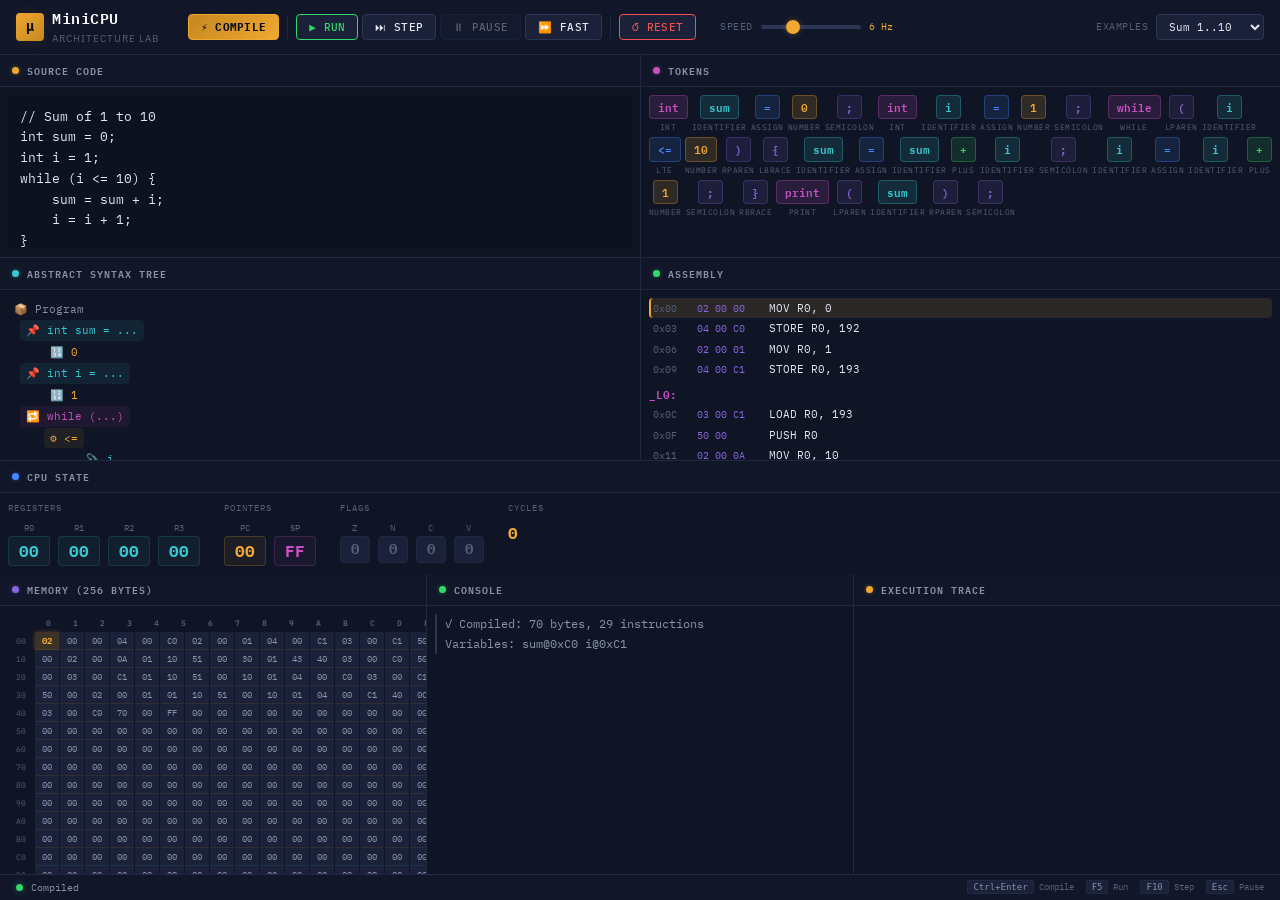
==== MiniCPU/index.html @ 192e48ed "feat: implement complete MINI-EVO/8 toy CPU workbench with compiler and engine interface" ====
<!DOCTYPE html>
<html lang="en">
<head>
    <meta charset="UTF-8">
    <meta name="viewport" content="width=device-width, initial-scale=1.0">
    <meta name="description" content="MiniCPU — Interactive Computer Architecture Learning Platform. Visualize compilation, assembly, and CPU execution step by step.">
    <title>MiniCPU — Computer Architecture Visualizer</title>
    <link rel="stylesheet" href="style.css">
    <link rel="preconnect" href="https://fonts.googleapis.com">
    <link rel="preconnect" href="https://fonts.gstatic.com" crossorigin>
    <link href="https://fonts.googleapis.com/css2?family=IBM+Plex+Mono:wght@400;500;600;700&family=IBM+Plex+Sans:wght@400;500;600&display=swap" rel="stylesheet">
</head>
<body>
    <div id="app">
        <!-- ═══════════════════════════════════════════════════════════
             Header / Toolbar
             ═══════════════════════════════════════════════════════════ -->
        <header class="header">
            <div class="brand">
                <div class="brand-icon">μ</div>
                <div>
                    <div class="brand-name">MiniCPU</div>
                    <div class="brand-tag">Architecture Lab</div>
                </div>
            </div>

            <div class="controls">
                <button id="btn-compile" class="btn btn-primary" title="Compile (Ctrl+Enter)">
                    ⚡ Compile
                </button>
                <div class="toolbar-sep"></div>
                <button id="btn-run" class="btn btn-run" title="Run (F5)">
                    ▶ Run
                </button>
                <button id="btn-step" class="btn" title="Step (F10)">
                    ⏭ Step
                </button>
                <button id="btn-pause" class="btn" disabled title="Pause (Esc)">
                    ⏸ Pause
                </button>
                <button id="btn-fast" class="btn" title="Run to end (instant)">
                    ⏩ Fast
                </button>
                <div class="toolbar-sep"></div>
                <button id="btn-reset" class="btn btn-danger" title="Reset">
                    ↺ Reset
                </button>
            </div>

            <div class="speed-control">
                <label for="speed-slider">Speed</label>
                <input type="range" id="speed-slider" min="1" max="100" value="30">
                <span id="speed-value" class="speed-value">5 Hz</span>
            </div>

            <div class="example-control">
                <label for="example-select">Examples</label>
                <select id="example-select"></select>
            </div>
        </header>

        <!-- ═══════════════════════════════════════════════════════════
             Main Content — 2×2 Grid
             ═══════════════════════════════════════════════════════════ -->
        <div class="main-content">
            <!-- Source Code Editor -->
            <div class="panel editor-panel">
                <div class="panel-header">
                    <div class="panel-dot dot-amber"></div>
                    <span class="panel-title">Source Code</span>
                </div>
                <div class="panel-body">
                    <textarea id="source-editor" 
                              spellcheck="false" 
                              autocomplete="off"
                              placeholder="Write code here..."></textarea>
                </div>
            </div>

            <!-- Tokens -->
            <div class="panel token-panel">
                <div class="panel-header">
                    <div class="panel-dot dot-magenta"></div>
                    <span class="panel-title">Tokens</span>
                </div>
                <div class="panel-body" id="token-output"></div>
            </div>

            <!-- AST -->
            <div class="panel ast-panel">
                <div class="panel-header">
                    <div class="panel-dot dot-cyan"></div>
                    <span class="panel-title">Abstract Syntax Tree</span>
                </div>
                <div class="panel-body" id="ast-output"></div>
            </div>

            <!-- Assembly -->
            <div class="panel asm-panel">
                <div class="panel-header">
                    <div class="panel-dot dot-green"></div>
                    <span class="panel-title">Assembly</span>
                </div>
                <div class="panel-body" id="asm-output"></div>
            </div>
        </div>

        <!-- ═══════════════════════════════════════════════════════════
             CPU Panel — Registers, Flags, Cycle Counter
             ═══════════════════════════════════════════════════════════ -->
        <div class="panel cpu-panel">
            <div class="panel-header">
                <div class="panel-dot dot-blue"></div>
                <span class="panel-title">CPU State</span>
            </div>
            <div class="cpu-layout">
                <!-- General Registers -->
                <div class="cpu-section">
                    <div class="cpu-section-title">Registers</div>
                    <div class="register-group">
                        <div class="register">
                            <span class="reg-name">R0</span>
                            <span class="reg-value" id="reg-r0">00</span>
                        </div>
                        <div class="register">
                            <span class="reg-name">R1</span>
                            <span class="reg-value" id="reg-r1">00</span>
                        </div>
                        <div class="register">
                            <span class="reg-name">R2</span>
                            <span class="reg-value" id="reg-r2">00</span>
                        </div>
                        <div class="register">
                            <span class="reg-name">R3</span>
                            <span class="reg-value" id="reg-r3">00</span>
                        </div>
                    </div>
                </div>

                <!-- Special Registers -->
                <div class="cpu-section">
                    <div class="cpu-section-title">Pointers</div>
                    <div class="register-group">
                        <div class="register reg-pc">
                            <span class="reg-name">PC</span>
                            <span class="reg-value" id="reg-pc">00</span>
                        </div>
                        <div class="register reg-sp">
                            <span class="reg-name">SP</span>
                            <span class="reg-value" id="reg-sp">FF</span>
                        </div>
                    </div>
                </div>

                <!-- Flags -->
                <div class="cpu-section">
                    <div class="cpu-section-title">Flags</div>
                    <div class="flag-group">
                        <div class="flag">
                            <span class="flag-name">Z</span>
                            <span class="flag-value" id="flag-z">0</span>
                        </div>
                        <div class="flag">
                            <span class="flag-name">N</span>
                            <span class="flag-value" id="flag-n">0</span>
                        </div>
                        <div class="flag">
                            <span class="flag-name">C</span>
                            <span class="flag-value" id="flag-c">0</span>
                        </div>
                        <div class="flag">
                            <span class="flag-name">V</span>
                            <span class="flag-value" id="flag-v">0</span>
                        </div>
                    </div>
                </div>

                <!-- Cycle Counter -->
                <div class="cpu-section">
                    <div class="cpu-section-title">Cycles</div>
                    <div class="cycle-display">
                        <span class="cycle-value" id="cycle-count">0</span>
                    </div>
                </div>
            </div>
        </div>

        <!-- ═══════════════════════════════════════════════════════════
             Bottom Section — Memory, Console, Trace
             ═══════════════════════════════════════════════════════════ -->
        <div class="bottom-section">
            <!-- Memory Grid -->
            <div class="panel">
                <div class="panel-header">
                    <div class="panel-dot dot-purple"></div>
                    <span class="panel-title">Memory (256 bytes)</span>
                </div>
                <div class="panel-body" id="memory-grid"></div>
            </div>

            <!-- Console Output -->
            <div class="panel console-panel">
                <div class="panel-header">
                    <div class="panel-dot dot-green"></div>
                    <span class="panel-title">Console</span>
                </div>
                <div class="panel-body" id="console-output"></div>
            </div>

            <!-- Execution Trace / Bytecode -->
            <div class="panel trace-panel">
                <div class="panel-header">
                    <div class="panel-dot dot-amber"></div>
                    <span class="panel-title">Execution Trace</span>
                </div>
                <div class="panel-body" id="trace-output"></div>
            </div>
        </div>

        <!-- ═══════════════════════════════════════════════════════════
             Status Bar
             ═══════════════════════════════════════════════════════════ -->
        <footer class="status-bar" id="status-bar">
            <div class="status-led led-idle" id="status-led"></div>
            <span class="status-text" id="status-text">Ready</span>
            <div class="status-shortcuts">
                <span><kbd>Ctrl+Enter</kbd> Compile</span>
                <span><kbd>F5</kbd> Run</span>
                <span><kbd>F10</kbd> Step</span>
                <span><kbd>Esc</kbd> Pause</span>
            </div>
        </footer>
    </div>

    <!-- Scripts — order matters -->
    <script src="engine.js"></script>
    <script src="compiler.js"></script>
    <script src="app.js"></script>
</body>
</html>
---- MiniCPU/style.css ----
/* ============================================================================
   style.css — MiniCPU Theme & Animations
   ============================================================================
   Hardware Lab Aesthetic: Deep navy foundation, amber accents, copper tones.
   No external dependencies. Pure CSS.
   ============================================================================ */

/* ────────────────────────────────────────────────────────────────────────────
   CSS Custom Properties (Design Tokens)
   ──────────────────────────────────────────────────────────────────────────── */

:root {
    /* Foundation */
    --bg-primary:    #0a0e1a;
    --bg-secondary:  #111729;
    --bg-tertiary:   #1a2138;
    --bg-panel:      #0f1525;
    --bg-input:      #0d1220;

    /* Borders */
    --border-subtle: #1e2a42;
    --border-medium: #2a3654;
    --border-bright: #3d4f72;

    /* Text */
    --text-primary:  #e4e8f1;
    --text-secondary:#8892a8;
    --text-muted:    #555f78;
    --text-bright:   #ffffff;

    /* Accents */
    --accent-amber:  #f0a830;
    --accent-amber-dim: #c48820;
    --accent-cyan:   #38c8d0;
    --accent-green:  #32d868;
    --accent-magenta:#c850c0;
    --accent-red:    #f05050;
    --accent-blue:   #4488ff;
    --accent-purple: #8866dd;

    /* Glow effects */
    --glow-amber:    rgba(240, 168, 48, 0.15);
    --glow-cyan:     rgba(56, 200, 208, 0.15);
    --glow-green:    rgba(50, 216, 104, 0.15);
    --glow-red:      rgba(240, 80, 80, 0.15);

    /* Shadows */
    --shadow-sm:  0 1px 3px rgba(0,0,0,0.4);
    --shadow-md:  0 4px 12px rgba(0,0,0,0.5);
    --shadow-lg:  0 8px 32px rgba(0,0,0,0.6);
    --shadow-glow: 0 0 20px rgba(240, 168, 48, 0.08);

    /* Spacing */
    --space-xs: 4px;
    --space-sm: 8px;
    --space-md: 12px;
    --space-lg: 16px;
    --space-xl: 24px;

    /* Radii */
    --radius-sm: 4px;
    --radius-md: 6px;
    --radius-lg: 8px;

    /* Typography */
    --font-mono: 'IBM Plex Mono', 'Fira Code', 'Cascadia Code', 'Consolas', monospace;
    --font-ui:   'IBM Plex Sans', 'Inter', -apple-system, system-ui, sans-serif;

    /* Transitions */
    --ease-out: cubic-bezier(0.16, 1, 0.3, 1);
    --transition-fast: 150ms var(--ease-out);
    --transition-med:  300ms var(--ease-out);
}


/* ────────────────────────────────────────────────────────────────────────────
   Global Reset & Base
   ──────────────────────────────────────────────────────────────────────────── */

*, *::before, *::after {
    box-sizing: border-box;
    margin: 0;
    padding: 0;
}

html, body {
    height: 100%;
    overflow: hidden;
}

body {
    font-family: var(--font-ui);
    font-size: 13px;
    line-height: 1.5;
    color: var(--text-primary);
    background: var(--bg-primary);
    -webkit-font-smoothing: antialiased;
    -moz-osx-font-smoothing: grayscale;
}


/* ────────────────────────────────────────────────────────────────────────────
   Background Effect
   ──────────────────────────────────────────────────────────────────────────── */

body::before {
    content: '';
    position: fixed;
    top: 0; left: 0; right: 0; bottom: 0;
    background:
        radial-gradient(ellipse at 20% 20%, rgba(240, 168, 48, 0.03) 0%, transparent 60%),
        radial-gradient(ellipse at 80% 80%, rgba(56, 200, 208, 0.03) 0%, transparent 60%);
    pointer-events: none;
    z-index: 0;
}


/* ────────────────────────────────────────────────────────────────────────────
   App Layout
   ──────────────────────────────────────────────────────────────────────────── */

#app {
    display: flex;
    flex-direction: column;
    height: 100vh;
    position: relative;
    z-index: 1;
}


/* ────────────────────────────────────────────────────────────────────────────
   Header / Toolbar
   ──────────────────────────────────────────────────────────────────────────── */

.header {
    display: flex;
    align-items: center;
    gap: var(--space-md);
    padding: var(--space-sm) var(--space-lg);
    background: var(--bg-secondary);
    border-bottom: 1px solid var(--border-subtle);
    min-height: 48px;
    flex-shrink: 0;
    z-index: 10;
}

.brand {
    display: flex;
    align-items: center;
    gap: var(--space-sm);
    margin-right: var(--space-lg);
}

.brand-icon {
    width: 28px;
    height: 28px;
    background: linear-gradient(135deg, var(--accent-amber), var(--accent-amber-dim));
    border-radius: var(--radius-sm);
    display: flex;
    align-items: center;
    justify-content: center;
    font-size: 14px;
    font-weight: 700;
    color: var(--bg-primary);
    font-family: var(--font-mono);
    box-shadow: var(--shadow-glow);
}

.brand-name {
    font-family: var(--font-mono);
    font-size: 15px;
    font-weight: 600;
    color: var(--text-bright);
    letter-spacing: 0.5px;
}

.brand-tag {
    font-size: 10px;
    color: var(--text-muted);
    letter-spacing: 1px;
    text-transform: uppercase;
}

/* Control Buttons */
.controls {
    display: flex;
    align-items: center;
    gap: var(--space-xs);
}

.btn {
    display: inline-flex;
    align-items: center;
    gap: 5px;
    padding: 5px 12px;
    border: 1px solid var(--border-medium);
    border-radius: var(--radius-sm);
    background: var(--bg-tertiary);
    color: var(--text-primary);
    font-family: var(--font-mono);
    font-size: 11px;
    font-weight: 500;
    letter-spacing: 0.3px;
    cursor: pointer;
    transition: all var(--transition-fast);
    text-transform: uppercase;
    white-space: nowrap;
}

.btn:hover:not(:disabled) {
    background: var(--border-medium);
    border-color: var(--border-bright);
    transform: translateY(-1px);
    box-shadow: var(--shadow-sm);
}

.btn:active:not(:disabled) {
    transform: translateY(0);
}

.btn:disabled {
    opacity: 0.35;
    cursor: not-allowed;
}

.btn-primary {
    background: linear-gradient(135deg, var(--accent-amber-dim), var(--accent-amber));
    color: var(--bg-primary);
    border-color: var(--accent-amber);
    font-weight: 700;
}

.btn-primary:hover:not(:disabled) {
    background: var(--accent-amber);
    box-shadow: 0 0 12px rgba(240, 168, 48, 0.3);
}

.btn-run {
    border-color: var(--accent-green);
    color: var(--accent-green);
}

.btn-run:hover:not(:disabled) {
    background: rgba(50, 216, 104, 0.1);
    box-shadow: 0 0 8px rgba(50, 216, 104, 0.15);
}

.btn-danger {
    border-color: var(--accent-red);
    color: var(--accent-red);
}

.btn-danger:hover:not(:disabled) {
    background: rgba(240, 80, 80, 0.1);
}

/* Separator */
.toolbar-sep {
    width: 1px;
    height: 24px;
    background: var(--border-subtle);
    margin: 0 var(--space-xs);
}

/* Speed Control */
.speed-control {
    display: flex;
    align-items: center;
    gap: var(--space-sm);
    margin-left: var(--space-md);
}

.speed-control label {
    font-family: var(--font-mono);
    font-size: 10px;
    color: var(--text-muted);
    text-transform: uppercase;
    letter-spacing: 0.5px;
}

input[type="range"] {
    -webkit-appearance: none;
    width: 100px;
    height: 4px;
    background: var(--border-medium);
    border-radius: 2px;
    outline: none;
}

input[type="range"]::-webkit-slider-thumb {
    -webkit-appearance: none;
    width: 14px;
    height: 14px;
    background: var(--accent-amber);
    border-radius: 50%;
    cursor: pointer;
    box-shadow: 0 0 6px rgba(240, 168, 48, 0.3);
    transition: box-shadow var(--transition-fast);
}

input[type="range"]::-webkit-slider-thumb:hover {
    box-shadow: 0 0 12px rgba(240, 168, 48, 0.5);
}

.speed-value {
    font-family: var(--font-mono);
    font-size: 10px;
    color: var(--accent-amber);
    min-width: 70px;
}

/* Example Select */
.example-control {
    display: flex;
    align-items: center;
    gap: var(--space-sm);
    margin-left: auto;
}

.example-control label {
    font-family: var(--font-mono);
    font-size: 10px;
    color: var(--text-muted);
    text-transform: uppercase;
    letter-spacing: 0.5px;
}

select {
    padding: 4px 8px;
    background: var(--bg-tertiary);
    border: 1px solid var(--border-medium);
    border-radius: var(--radius-sm);
    color: var(--text-primary);
    font-family: var(--font-mono);
    font-size: 11px;
    cursor: pointer;
    outline: none;
}

select:focus {
    border-color: var(--accent-amber);
}


/* ────────────────────────────────────────────────────────────────────────────
   Main Content Area
   ──────────────────────────────────────────────────────────────────────────── */

.main-content {
    display: grid;
    grid-template-columns: 1fr 1fr;
    grid-template-rows: 1fr 1fr auto;
    gap: 1px;
    flex: 1;
    overflow: hidden;
    background: var(--border-subtle);
}


/* ────────────────────────────────────────────────────────────────────────────
   Panels
   ──────────────────────────────────────────────────────────────────────────── */

.panel {
    background: var(--bg-panel);
    display: flex;
    flex-direction: column;
    min-height: 0;
    overflow: hidden;
}

.panel-header {
    display: flex;
    align-items: center;
    gap: var(--space-sm);
    padding: var(--space-sm) var(--space-md);
    background: var(--bg-secondary);
    border-bottom: 1px solid var(--border-subtle);
    flex-shrink: 0;
    min-height: 32px;
}

.panel-dot {
    width: 7px;
    height: 7px;
    border-radius: 50%;
    flex-shrink: 0;
}

.dot-amber   { background: var(--accent-amber); box-shadow: 0 0 4px rgba(240, 168, 48, 0.4); }
.dot-cyan    { background: var(--accent-cyan);   box-shadow: 0 0 4px rgba(56, 200, 208, 0.4); }
.dot-green   { background: var(--accent-green);  box-shadow: 0 0 4px rgba(50, 216, 104, 0.4); }
.dot-magenta { background: var(--accent-magenta);box-shadow: 0 0 4px rgba(200, 80, 192, 0.4); }
.dot-blue    { background: var(--accent-blue);   box-shadow: 0 0 4px rgba(68, 136, 255, 0.4); }
.dot-red     { background: var(--accent-red);    box-shadow: 0 0 4px rgba(240, 80, 80, 0.4); }
.dot-purple  { background: var(--accent-purple); box-shadow: 0 0 4px rgba(136, 102, 221, 0.4); }

.panel-title {
    font-family: var(--font-mono);
    font-size: 10px;
    font-weight: 600;
    text-transform: uppercase;
    letter-spacing: 1px;
    color: var(--text-secondary);
}

.panel-body {
    flex: 1;
    overflow-y: auto;
    padding: var(--space-sm);
    font-family: var(--font-mono);
    font-size: 12px;
}

/* Custom scrollbar */
.panel-body::-webkit-scrollbar {
    width: 5px;
}

.panel-body::-webkit-scrollbar-track {
    background: transparent;
}

.panel-body::-webkit-scrollbar-thumb {
    background: var(--border-medium);
    border-radius: 3px;
}

.panel-body::-webkit-scrollbar-thumb:hover {
    background: var(--border-bright);
}


/* ────────────────────────────────────────────────────────────────────────────
   Source Editor
   ──────────────────────────────────────────────────────────────────────────── */

.editor-panel {
    grid-row: 1 / 2;
    grid-column: 1 / 2;
}

#source-editor {
    width: 100%;
    height: 100%;
    resize: none;
    background: var(--bg-input);
    color: var(--text-primary);
    border: none;
    outline: none;
    padding: var(--space-md);
    font-family: var(--font-mono);
    font-size: 13px;
    line-height: 1.6;
    tab-size: 4;
    caret-color: var(--accent-amber);
}

#source-editor::selection {
    background: rgba(240, 168, 48, 0.2);
}

#source-editor::placeholder {
    color: var(--text-muted);
}


/* ────────────────────────────────────────────────────────────────────────────
   Token Display
   ──────────────────────────────────────────────────────────────────────────── */

.token-panel {
    grid-row: 1 / 2;
    grid-column: 2 / 3;
}

#token-output {
    display: flex;
    flex-wrap: wrap;
    gap: var(--space-xs);
    align-content: flex-start;
}

.token-wrapper {
    display: flex;
    flex-direction: column;
    align-items: center;
    gap: 2px;
    animation: tokenPop 0.3s var(--ease-out) both;
}

.token-chip {
    padding: 3px 8px;
    border-radius: var(--radius-sm);
    font-family: var(--font-mono);
    font-size: 11px;
    font-weight: 600;
    border: 1px solid transparent;
    transition: all var(--transition-fast);
}

.token-chip:hover {
    transform: translateY(-2px);
    box-shadow: var(--shadow-sm);
}

.token-label {
    font-size: 8px;
    color: var(--text-muted);
    text-transform: uppercase;
    letter-spacing: 0.5px;
}

/* Token colors by type */
.token-number     { background: rgba(240, 168, 48, 0.15); color: var(--accent-amber); border-color: rgba(240, 168, 48, 0.3); }
.token-identifier { background: rgba(56, 200, 208, 0.12); color: var(--accent-cyan); border-color: rgba(56, 200, 208, 0.3); }
.token-int,
.token-if,
.token-else,
.token-while,
.token-print      { background: rgba(200, 80, 192, 0.15); color: var(--accent-magenta); border-color: rgba(200, 80, 192, 0.3); }
.token-plus,
.token-minus,
.token-star       { background: rgba(50, 216, 104, 0.12); color: var(--accent-green); border-color: rgba(50, 216, 104, 0.3); }
.token-assign,
.token-eq,
.token-neq,
.token-lt,
.token-gt,
.token-lte,
.token-gte        { background: rgba(68, 136, 255, 0.12); color: var(--accent-blue); border-color: rgba(68, 136, 255, 0.3); }
.token-lparen,
.token-rparen,
.token-lbrace,
.token-rbrace,
.token-semicolon,
.token-comma      { background: rgba(136, 102, 221, 0.12); color: var(--accent-purple); border-color: rgba(136, 102, 221, 0.25); }


/* ────────────────────────────────────────────────────────────────────────────
   AST Display
   ──────────────────────────────────────────────────────────────────────────── */

.ast-panel {
    grid-row: 2 / 3;
    grid-column: 1 / 2;
}

.ast-node {
    margin: 1px 0;
}

.ast-label {
    display: inline-block;
    padding: 2px 6px;
    border-radius: var(--radius-sm);
    font-size: 11px;
    cursor: default;
    transition: background var(--transition-fast);
}

.ast-label:hover {
    filter: brightness(1.2);
}

.ast-program  { color: var(--text-secondary); }
.ast-data     { color: var(--accent-cyan); background: rgba(56, 200, 208, 0.08); }
.ast-control  { color: var(--accent-magenta); background: rgba(200, 80, 192, 0.08); }
.ast-io       { color: var(--accent-green); background: rgba(50, 216, 104, 0.08); }
.ast-expr     { color: var(--accent-amber); background: rgba(240, 168, 48, 0.08); }
.ast-literal  { color: var(--accent-amber); }
.ast-ident    { color: var(--accent-cyan); }
.ast-block    { color: var(--text-muted); }


/* ────────────────────────────────────────────────────────────────────────────
   Assembly Display
   ──────────────────────────────────────────────────────────────────────────── */

.asm-panel {
    grid-row: 2 / 3;
    grid-column: 2 / 3;
}

.asm-label {
    color: var(--accent-magenta);
    font-weight: 600;
    padding: 2px 0;
    margin-top: var(--space-xs);
    font-size: 11px;
}

.asm-line {
    display: flex;
    gap: var(--space-md);
    padding: 2px var(--space-xs);
    border-radius: var(--radius-sm);
    transition: background var(--transition-fast);
    align-items: baseline;
}

.asm-line:hover {
    background: rgba(240, 168, 48, 0.05);
}

.asm-line.asm-current {
    background: rgba(240, 168, 48, 0.12);
    border-left: 2px solid var(--accent-amber);
    padding-left: calc(var(--space-xs) - 2px);
}

.asm-addr {
    color: var(--text-muted);
    min-width: 32px;
    font-size: 10px;
}

.asm-hex {
    color: var(--accent-purple);
    min-width: 60px;
    font-size: 10px;
}

.asm-text {
    color: var(--text-primary);
    font-size: 11px;
}


/* ────────────────────────────────────────────────────────────────────────────
   Bytecode Display
   ──────────────────────────────────────────────────────────────────────────── */

.bytecode-grid {
    display: flex;
    flex-wrap: wrap;
    gap: 3px;
}

.bytecode-byte {
    display: inline-flex;
    align-items: center;
    justify-content: center;
    width: 26px;
    height: 20px;
    background: rgba(136, 102, 221, 0.08);
    color: var(--accent-purple);
    border: 1px solid rgba(136, 102, 221, 0.15);
    border-radius: 2px;
    font-size: 10px;
    font-weight: 500;
    cursor: default;
    transition: all var(--transition-fast);
}

.bytecode-byte:hover {
    background: rgba(136, 102, 221, 0.2);
    transform: scale(1.1);
}

.bytecode-summary {
    margin-top: var(--space-sm);
    color: var(--text-muted);
    font-size: 10px;
}


/* ────────────────────────────────────────────────────────────────────────────
   CPU Panel (Registers, Flags, Stack)
   ──────────────────────────────────────────────────────────────────────────── */

.cpu-panel {
    grid-column: 1 / 3;
    grid-row: 3 / 4;
}

.cpu-layout {
    display: flex;
    gap: var(--space-xl);
    padding: var(--space-sm);
    flex-wrap: wrap;
    align-items: flex-start;
}

.cpu-section {
    display: flex;
    flex-direction: column;
    gap: var(--space-xs);
}

.cpu-section-title {
    font-family: var(--font-mono);
    font-size: 9px;
    text-transform: uppercase;
    letter-spacing: 1px;
    color: var(--text-muted);
    margin-bottom: 2px;
}

/* Registers */
.register-group {
    display: flex;
    gap: var(--space-sm);
}

.register {
    display: flex;
    flex-direction: column;
    align-items: center;
    gap: 2px;
}

.reg-name {
    font-family: var(--font-mono);
    font-size: 9px;
    color: var(--text-muted);
    text-transform: uppercase;
    letter-spacing: 0.5px;
}

.reg-value {
    font-family: var(--font-mono);
    font-size: 16px;
    font-weight: 700;
    color: var(--accent-cyan);
    background: rgba(56, 200, 208, 0.06);
    border: 1px solid rgba(56, 200, 208, 0.15);
    border-radius: var(--radius-sm);
    padding: 2px 10px;
    min-width: 42px;
    text-align: center;
    transition: all var(--transition-med);
}

.reg-value.reg-flash {
    background: rgba(50, 216, 104, 0.15);
    border-color: var(--accent-green);
    color: var(--accent-green);
    box-shadow: 0 0 8px rgba(50, 216, 104, 0.2);
}

/* Special registers */
.reg-pc .reg-value {
    color: var(--accent-amber);
    border-color: rgba(240, 168, 48, 0.2);
    background: rgba(240, 168, 48, 0.06);
}

.reg-sp .reg-value {
    color: var(--accent-magenta);
    border-color: rgba(200, 80, 192, 0.2);
    background: rgba(200, 80, 192, 0.06);
}

/* Flags */
.flag-group {
    display: flex;
    gap: var(--space-sm);
}

.flag {
    display: flex;
    flex-direction: column;
    align-items: center;
    gap: 2px;
}

.flag-name {
    font-family: var(--font-mono);
    font-size: 9px;
    color: var(--text-muted);
    letter-spacing: 0.5px;
}

.flag-value {
    font-family: var(--font-mono);
    font-size: 14px;
    font-weight: 700;
    color: var(--text-muted);
    background: var(--bg-tertiary);
    border: 1px solid var(--border-subtle);
    border-radius: var(--radius-sm);
    padding: 2px 8px;
    min-width: 30px;
    text-align: center;
    transition: all var(--transition-med);
}

.flag-value.flag-active {
    color: var(--accent-green);
    background: rgba(50, 216, 104, 0.1);
    border-color: rgba(50, 216, 104, 0.3);
    box-shadow: 0 0 6px rgba(50, 216, 104, 0.15);
}

/* Cycle counter */
.cycle-display {
    display: flex;
    align-items: center;
    gap: var(--space-sm);
}

.cycle-label {
    font-size: 9px;
    color: var(--text-muted);
    text-transform: uppercase;
    letter-spacing: 0.5px;
}

.cycle-value {
    font-family: var(--font-mono);
    font-size: 16px;
    font-weight: 700;
    color: var(--accent-amber);
}


/* ────────────────────────────────────────────────────────────────────────────
   Bottom Panels (Memory, Console, Trace)
   ──────────────────────────────────────────────────────────────────────────── */

.bottom-section {
    display: grid;
    grid-template-columns: 1fr 1fr 1fr;
    gap: 1px;
    background: var(--border-subtle);
    min-height: 200px;
    max-height: 300px;
}


/* ────────────────────────────────────────────────────────────────────────────
   Memory Grid
   ──────────────────────────────────────────────────────────────────────────── */

.mem-row {
    display: flex;
    gap: 1px;
}

.mem-row.mem-header .mem-label {
    font-weight: 600;
    color: var(--text-muted);
}

.mem-label {
    width: 26px;
    height: 18px;
    display: flex;
    align-items: center;
    justify-content: center;
    font-family: var(--font-mono);
    font-size: 8px;
    color: var(--text-muted);
    flex-shrink: 0;
}

.mem-cell {
    width: 24px;
    height: 18px;
    display: flex;
    align-items: center;
    justify-content: center;
    font-family: var(--font-mono);
    font-size: 9px;
    color: var(--text-secondary);
    background: var(--bg-tertiary);
    border-radius: 1px;
    cursor: default;
    transition: all var(--transition-fast);
    flex-shrink: 0;
}

.mem-cell:hover {
    transform: scale(1.15);
    z-index: 2;
    box-shadow: var(--shadow-sm);
}

/* Memory regions */
.mem-code {
    border-bottom: 1px solid rgba(240, 168, 48, 0.1);
}

.mem-data {
    border-bottom: 1px solid rgba(56, 200, 208, 0.1);
}

.mem-stack {
    border-bottom: 1px solid rgba(200, 80, 192, 0.1);
}

/* Memory flashes */
.mem-cell.mem-write-flash {
    animation: memWriteFlash 0.6s var(--ease-out);
}

.mem-cell.mem-read-flash {
    animation: memReadFlash 0.6s var(--ease-out);
}

.mem-cell.mem-pc {
    background: rgba(240, 168, 48, 0.2);
    color: var(--accent-amber);
    font-weight: 700;
    box-shadow: 0 0 4px rgba(240, 168, 48, 0.3);
}


/* ────────────────────────────────────────────────────────────────────────────
   Console
   ──────────────────────────────────────────────────────────────────────────── */

.console-line {
    padding: 1px 0;
    font-size: 12px;
    border-left: 2px solid transparent;
    padding-left: var(--space-sm);
}

.console-output {
    color: var(--accent-green);
    border-left-color: var(--accent-green);
}

.console-info {
    color: var(--text-secondary);
    border-left-color: var(--border-medium);
}

.console-error {
    color: var(--accent-red);
    border-left-color: var(--accent-red);
}


/* ────────────────────────────────────────────────────────────────────────────
   Trace
   ──────────────────────────────────────────────────────────────────────────── */

.trace-line {
    display: flex;
    gap: var(--space-sm);
    padding: 1px 0;
    font-size: 10px;
    border-bottom: 1px solid rgba(255,255,255,0.02);
    align-items: baseline;
}

.trace-cycle {
    color: var(--text-muted);
    min-width: 28px;
}

.trace-pc {
    color: var(--accent-amber);
    min-width: 32px;
}

.trace-text {
    color: var(--text-primary);
    min-width: 100px;
    font-weight: 500;
}

.trace-desc {
    color: var(--text-secondary);
    flex: 1;
}


/* ────────────────────────────────────────────────────────────────────────────
   Status Bar
   ──────────────────────────────────────────────────────────────────────────── */

.status-bar {
    display: flex;
    align-items: center;
    gap: var(--space-sm);
    padding: 3px var(--space-lg);
    background: var(--bg-secondary);
    border-top: 1px solid var(--border-subtle);
    min-height: 26px;
    flex-shrink: 0;
}

.status-led {
    width: 7px;
    height: 7px;
    border-radius: 50%;
    transition: all var(--transition-med);
}

.led-idle    { background: var(--text-muted); }
.led-busy    { background: var(--accent-amber); animation: ledPulse 1s infinite; }
.led-running { background: var(--accent-green); animation: ledPulse 0.5s infinite; }
.led-success { background: var(--accent-green); box-shadow: 0 0 6px rgba(50, 216, 104, 0.4); }
.led-error   { background: var(--accent-red); box-shadow: 0 0 6px rgba(240, 80, 80, 0.4); }
.led-halted  { background: var(--accent-amber); box-shadow: 0 0 6px rgba(240, 168, 48, 0.4); }
.led-paused  { background: var(--accent-blue); box-shadow: 0 0 6px rgba(68, 136, 255, 0.4); }

.status-text {
    font-family: var(--font-mono);
    font-size: 10px;
    color: var(--text-secondary);
}

.status-shortcuts {
    margin-left: auto;
    font-family: var(--font-mono);
    font-size: 9px;
    color: var(--text-muted);
    display: flex;
    gap: var(--space-md);
}

.status-shortcuts kbd {
    padding: 1px 5px;
    background: var(--bg-tertiary);
    border: 1px solid var(--border-subtle);
    border-radius: 2px;
    font-size: 9px;
    color: var(--text-secondary);
}


/* ────────────────────────────────────────────────────────────────────────────
   Animations
   ──────────────────────────────────────────────────────────────────────────── */

@keyframes tokenPop {
    from {
        opacity: 0;
        transform: scale(0.8) translateY(4px);
    }
    to {
        opacity: 1;
        transform: scale(1) translateY(0);
    }
}

@keyframes memWriteFlash {
    0%   { background: rgba(240, 80, 80, 0.4); color: var(--text-bright); }
    100% { background: var(--bg-tertiary); }
}

@keyframes memReadFlash {
    0%   { background: rgba(56, 200, 208, 0.3); }
    100% { background: var(--bg-tertiary); }
}

@keyframes ledPulse {
    0%, 100% { opacity: 1; }
    50%      { opacity: 0.4; }
}

@keyframes fadeIn {
    from { opacity: 0; }
    to   { opacity: 1; }
}

/* Stagger token animations */
.token-wrapper:nth-child(1)  { animation-delay: 0ms; }
.token-wrapper:nth-child(2)  { animation-delay: 20ms; }
.token-wrapper:nth-child(3)  { animation-delay: 40ms; }
.token-wrapper:nth-child(4)  { animation-delay: 60ms; }
.token-wrapper:nth-child(5)  { animation-delay: 80ms; }
.token-wrapper:nth-child(6)  { animation-delay: 100ms; }
.token-wrapper:nth-child(7)  { animation-delay: 120ms; }
.token-wrapper:nth-child(8)  { animation-delay: 140ms; }
.token-wrapper:nth-child(9)  { animation-delay: 160ms; }
.token-wrapper:nth-child(10) { animation-delay: 180ms; }
.token-wrapper:nth-child(n+11) { animation-delay: 200ms; }


/* ────────────────────────────────────────────────────────────────────────────
   Responsive
   ──────────────────────────────────────────────────────────────────────────── */

@media (max-width: 1200px) {
    .main-content {
        grid-template-columns: 1fr;
        grid-template-rows: auto;
    }

    .bottom-section {
        grid-template-columns: 1fr;
    }

    .header {
        flex-wrap: wrap;
    }

    .example-control {
        margin-left: 0;
    }
}


/* ────────────────────────────────────────────────────────────────────────────
   Bytecode / Console / Trace Panel Area
   ──────────────────────────────────────────────────────────────────────────── */

.bytecode-panel,
.console-panel,
.trace-panel {
    /* These are placed inside bottom-section */
}
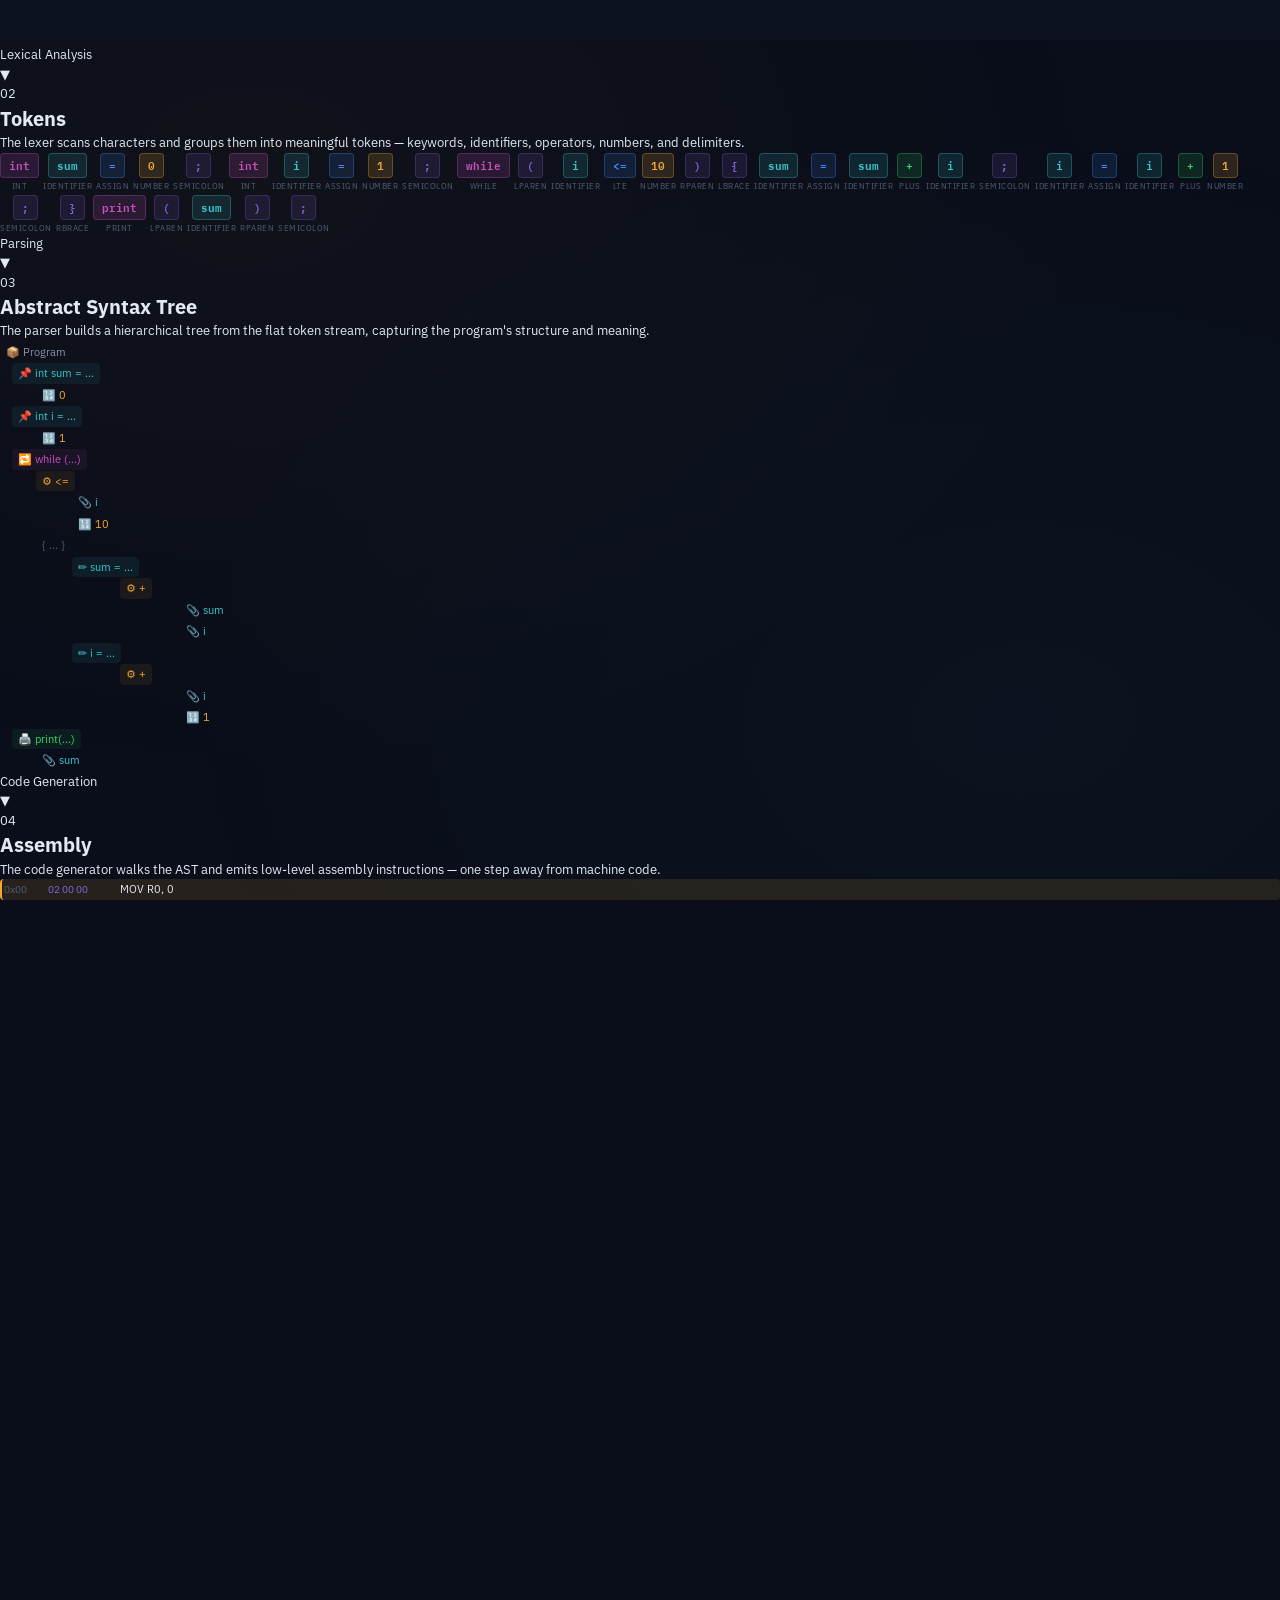
==== commit f64279d8: "feat: create initial UI structure for MiniCPU architecture visualizer" ====
--- a/MiniCPU/index.html
+++ b/MiniCPU/index.html
@@ -13,7 +13,7 @@
 <body>
     <div id="app">
         <!-- ═══════════════════════════════════════════════════════════
-             Header / Toolbar
+             Sticky Header / Toolbar
              ═══════════════════════════════════════════════════════════ -->
         <header class="header">
             <div class="brand">
@@ -60,162 +60,273 @@
         </header>
 
         <!-- ═══════════════════════════════════════════════════════════
-             Main Content — 2×2 Grid
+             Pipeline Flow — Vertical Infographic
              ═══════════════════════════════════════════════════════════ -->
-        <div class="main-content">
-            <!-- Source Code Editor -->
-            <div class="panel editor-panel">
-                <div class="panel-header">
-                    <div class="panel-dot dot-amber"></div>
-                    <span class="panel-title">Source Code</span>
-                </div>
-                <div class="panel-body">
-                    <textarea id="source-editor" 
-                              spellcheck="false" 
+        <main class="pipeline">
+
+            <!-- ── Stage 1: Source Code ─────────────────────────────── -->
+            <section class="stage" id="stage-source">
+                <div class="stage-header">
+                    <div class="stage-number">01</div>
+                    <div class="stage-info">
+                        <h2 class="stage-title">Source Code</h2>
+                        <p class="stage-desc">Write your program in a minimal C-like language. Supports variables, arithmetic, conditionals, loops, and print.</p>
+                    </div>
+                    <div class="stage-dot dot-amber"></div>
+                </div>
+                <div class="stage-body">
+                    <textarea id="source-editor"
+                              spellcheck="false"
                               autocomplete="off"
-                              placeholder="Write code here..."></textarea>
-                </div>
-            </div>
-
-            <!-- Tokens -->
-            <div class="panel token-panel">
-                <div class="panel-header">
-                    <div class="panel-dot dot-magenta"></div>
-                    <span class="panel-title">Tokens</span>
-                </div>
-                <div class="panel-body" id="token-output"></div>
-            </div>
-
-            <!-- AST -->
-            <div class="panel ast-panel">
-                <div class="panel-header">
-                    <div class="panel-dot dot-cyan"></div>
-                    <span class="panel-title">Abstract Syntax Tree</span>
-                </div>
-                <div class="panel-body" id="ast-output"></div>
-            </div>
-
-            <!-- Assembly -->
-            <div class="panel asm-panel">
-                <div class="panel-header">
-                    <div class="panel-dot dot-green"></div>
-                    <span class="panel-title">Assembly</span>
-                </div>
-                <div class="panel-body" id="asm-output"></div>
-            </div>
-        </div>
-
-        <!-- ═══════════════════════════════════════════════════════════
-             CPU Panel — Registers, Flags, Cycle Counter
-             ═══════════════════════════════════════════════════════════ -->
-        <div class="panel cpu-panel">
-            <div class="panel-header">
-                <div class="panel-dot dot-blue"></div>
-                <span class="panel-title">CPU State</span>
-            </div>
-            <div class="cpu-layout">
-                <!-- General Registers -->
-                <div class="cpu-section">
-                    <div class="cpu-section-title">Registers</div>
-                    <div class="register-group">
-                        <div class="register">
-                            <span class="reg-name">R0</span>
-                            <span class="reg-value" id="reg-r0">00</span>
+                              placeholder="Write code here..."
+                              rows="14"></textarea>
+                </div>
+            </section>
+
+            <div class="pipeline-connector">
+                <div class="connector-line"></div>
+                <div class="connector-label">Lexical Analysis</div>
+                <div class="connector-arrow">▼</div>
+            </div>
+
+            <!-- ── Stage 2: Tokens ─────────────────────────────────── -->
+            <section class="stage" id="stage-tokens">
+                <div class="stage-header">
+                    <div class="stage-number">02</div>
+                    <div class="stage-info">
+                        <h2 class="stage-title">Tokens</h2>
+                        <p class="stage-desc">The lexer scans characters and groups them into meaningful tokens — keywords, identifiers, operators, numbers, and delimiters.</p>
+                    </div>
+                    <div class="stage-dot dot-magenta"></div>
+                </div>
+                <div class="stage-body">
+                    <div id="token-output" class="token-flow"></div>
+                </div>
+            </section>
+
+            <div class="pipeline-connector">
+                <div class="connector-line"></div>
+                <div class="connector-label">Parsing</div>
+                <div class="connector-arrow">▼</div>
+            </div>
+
+            <!-- ── Stage 3: Abstract Syntax Tree ───────────────────── -->
+            <section class="stage" id="stage-ast">
+                <div class="stage-header">
+                    <div class="stage-number">03</div>
+                    <div class="stage-info">
+                        <h2 class="stage-title">Abstract Syntax Tree</h2>
+                        <p class="stage-desc">The parser builds a hierarchical tree from the flat token stream, capturing the program's structure and meaning.</p>
+                    </div>
+                    <div class="stage-dot dot-cyan"></div>
+                </div>
+                <div class="stage-body">
+                    <div id="ast-output" class="ast-tree"></div>
+                </div>
+            </section>
+
+            <div class="pipeline-connector">
+                <div class="connector-line"></div>
+                <div class="connector-label">Code Generation</div>
+                <div class="connector-arrow">▼</div>
+            </div>
+
+            <!-- ── Stage 4: Assembly ───────────────────────────────── -->
+            <section class="stage" id="stage-asm">
+                <div class="stage-header">
+                    <div class="stage-number">04</div>
+                    <div class="stage-info">
+                        <h2 class="stage-title">Assembly</h2>
+                        <p class="stage-desc">The code generator walks the AST and emits low-level assembly instructions — one step away from machine code.</p>
+                    </div>
+                    <div class="stage-dot dot-green"></div>
+                </div>
+                <div class="stage-body">
+                    <div id="asm-output" class="asm-listing"></div>
+                </div>
+            </section>
+
+            <div class="pipeline-connector">
+                <div class="connector-line"></div>
+                <div class="connector-label">Assembly → Machine Code</div>
+                <div class="connector-arrow">▼</div>
+            </div>
+
+            <!-- ── Stage 5: Bytecode ───────────────────────────────── -->
+            <section class="stage" id="stage-bytecode">
+                <div class="stage-header">
+                    <div class="stage-number">05</div>
+                    <div class="stage-info">
+                        <h2 class="stage-title">Machine Code</h2>
+                        <p class="stage-desc">The assembler resolves labels and encodes each instruction into raw bytes — the only thing the CPU understands.</p>
+                    </div>
+                    <div class="stage-dot dot-purple"></div>
+                </div>
+                <div class="stage-body">
+                    <div id="bytecode-output" class="bytecode-view"></div>
+                </div>
+            </section>
+
+            <div class="pipeline-connector connector-execution">
+                <div class="connector-line"></div>
+                <div class="connector-label">Loaded into Memory → CPU Executes</div>
+                <div class="connector-arrow">▼</div>
+            </div>
+
+            <!-- ── Stage 6: CPU State ──────────────────────────────── -->
+            <section class="stage" id="stage-cpu">
+                <div class="stage-header">
+                    <div class="stage-number">06</div>
+                    <div class="stage-info">
+                        <h2 class="stage-title">CPU State</h2>
+                        <p class="stage-desc">The processor's registers, flags, and program counter. Watch values change as each instruction executes.</p>
+                    </div>
+                    <div class="stage-dot dot-blue"></div>
+                </div>
+                <div class="stage-body">
+                    <div class="cpu-layout">
+                        <!-- General Registers -->
+                        <div class="cpu-section">
+                            <div class="cpu-section-title">General Purpose Registers</div>
+                            <div class="register-group">
+                                <div class="register">
+                                    <span class="reg-name">R0</span>
+                                    <span class="reg-value" id="reg-r0">00</span>
+                                </div>
+                                <div class="register">
+                                    <span class="reg-name">R1</span>
+                                    <span class="reg-value" id="reg-r1">00</span>
+                                </div>
+                                <div class="register">
+                                    <span class="reg-name">R2</span>
+                                    <span class="reg-value" id="reg-r2">00</span>
+                                </div>
+                                <div class="register">
+                                    <span class="reg-name">R3</span>
+                                    <span class="reg-value" id="reg-r3">00</span>
+                                </div>
+                            </div>
                         </div>
-                        <div class="register">
-                            <span class="reg-name">R1</span>
-                            <span class="reg-value" id="reg-r1">00</span>
+
+                        <!-- Special Registers -->
+                        <div class="cpu-section">
+                            <div class="cpu-section-title">Pointers</div>
+                            <div class="register-group">
+                                <div class="register reg-pc">
+                                    <span class="reg-name">PC</span>
+                                    <span class="reg-value" id="reg-pc">00</span>
+                                </div>
+                                <div class="register reg-sp">
+                                    <span class="reg-name">SP</span>
+                                    <span class="reg-value" id="reg-sp">FF</span>
+                                </div>
+                            </div>
                         </div>
-                        <div class="register">
-                            <span class="reg-name">R2</span>
-                            <span class="reg-value" id="reg-r2">00</span>
+
+                        <!-- Flags -->
+                        <div class="cpu-section">
+                            <div class="cpu-section-title">Status Flags</div>
+                            <div class="flag-group">
+                                <div class="flag">
+                                    <span class="flag-name">Z</span>
+                                    <span class="flag-value" id="flag-z">0</span>
+                                    <span class="flag-label">Zero</span>
+                                </div>
+                                <div class="flag">
+                                    <span class="flag-name">N</span>
+                                    <span class="flag-value" id="flag-n">0</span>
+                                    <span class="flag-label">Negative</span>
+                                </div>
+                                <div class="flag">
+                                    <span class="flag-name">C</span>
+                                    <span class="flag-value" id="flag-c">0</span>
+                                    <span class="flag-label">Carry</span>
+                                </div>
+                                <div class="flag">
+                                    <span class="flag-name">V</span>
+                                    <span class="flag-value" id="flag-v">0</span>
+                                    <span class="flag-label">Overflow</span>
+                                </div>
+                            </div>
                         </div>
-                        <div class="register">
-                            <span class="reg-name">R3</span>
-                            <span class="reg-value" id="reg-r3">00</span>
+
+                        <!-- Cycle Counter -->
+                        <div class="cpu-section">
+                            <div class="cpu-section-title">Clock Cycles</div>
+                            <div class="cycle-display">
+                                <span class="cycle-value" id="cycle-count">0</span>
+                            </div>
                         </div>
                     </div>
                 </div>
-
-                <!-- Special Registers -->
-                <div class="cpu-section">
-                    <div class="cpu-section-title">Pointers</div>
-                    <div class="register-group">
-                        <div class="register reg-pc">
-                            <span class="reg-name">PC</span>
-                            <span class="reg-value" id="reg-pc">00</span>
-                        </div>
-                        <div class="register reg-sp">
-                            <span class="reg-name">SP</span>
-                            <span class="reg-value" id="reg-sp">FF</span>
-                        </div>
-                    </div>
-                </div>
-
-                <!-- Flags -->
-                <div class="cpu-section">
-                    <div class="cpu-section-title">Flags</div>
-                    <div class="flag-group">
-                        <div class="flag">
-                            <span class="flag-name">Z</span>
-                            <span class="flag-value" id="flag-z">0</span>
-                        </div>
-                        <div class="flag">
-                            <span class="flag-name">N</span>
-                            <span class="flag-value" id="flag-n">0</span>
-                        </div>
-                        <div class="flag">
-                            <span class="flag-name">C</span>
-                            <span class="flag-value" id="flag-c">0</span>
-                        </div>
-                        <div class="flag">
-                            <span class="flag-name">V</span>
-                            <span class="flag-value" id="flag-v">0</span>
-                        </div>
-                    </div>
-                </div>
-
-                <!-- Cycle Counter -->
-                <div class="cpu-section">
-                    <div class="cpu-section-title">Cycles</div>
-                    <div class="cycle-display">
-                        <span class="cycle-value" id="cycle-count">0</span>
-                    </div>
-                </div>
-            </div>
-        </div>
-
-        <!-- ═══════════════════════════════════════════════════════════
-             Bottom Section — Memory, Console, Trace
-             ═══════════════════════════════════════════════════════════ -->
-        <div class="bottom-section">
-            <!-- Memory Grid -->
-            <div class="panel">
-                <div class="panel-header">
-                    <div class="panel-dot dot-purple"></div>
-                    <span class="panel-title">Memory (256 bytes)</span>
-                </div>
-                <div class="panel-body" id="memory-grid"></div>
-            </div>
-
-            <!-- Console Output -->
-            <div class="panel console-panel">
-                <div class="panel-header">
-                    <div class="panel-dot dot-green"></div>
-                    <span class="panel-title">Console</span>
-                </div>
-                <div class="panel-body" id="console-output"></div>
-            </div>
-
-            <!-- Execution Trace / Bytecode -->
-            <div class="panel trace-panel">
-                <div class="panel-header">
-                    <div class="panel-dot dot-amber"></div>
-                    <span class="panel-title">Execution Trace</span>
-                </div>
-                <div class="panel-body" id="trace-output"></div>
-            </div>
-        </div>
+            </section>
+
+            <div class="pipeline-connector">
+                <div class="connector-line"></div>
+                <div class="connector-arrow">▼</div>
+            </div>
+
+            <!-- ── Stage 7: Memory ─────────────────────────────────── -->
+            <section class="stage" id="stage-memory">
+                <div class="stage-header">
+                    <div class="stage-number">07</div>
+                    <div class="stage-info">
+                        <h2 class="stage-title">Memory</h2>
+                        <p class="stage-desc">256 bytes of addressable memory. Code lives at the top, variables in the data segment, and the stack grows downward from 0xFF.</p>
+                    </div>
+                    <div class="stage-dot dot-purple"></div>
+                </div>
+                <div class="stage-body">
+                    <div class="memory-legend">
+                        <span class="legend-item"><span class="legend-swatch legend-code"></span> Code (0x00–0xBF)</span>
+                        <span class="legend-item"><span class="legend-swatch legend-data"></span> Data (0xC0–0xEF)</span>
+                        <span class="legend-item"><span class="legend-swatch legend-stack"></span> Stack (0xF0–0xFF)</span>
+                    </div>
+                    <div id="memory-grid" class="memory-grid-container"></div>
+                </div>
+            </section>
+
+            <div class="pipeline-connector">
+                <div class="connector-line"></div>
+                <div class="connector-arrow">▼</div>
+            </div>
+
+            <!-- ── Stage 8: Console Output ─────────────────────────── -->
+            <section class="stage" id="stage-console">
+                <div class="stage-header">
+                    <div class="stage-number">08</div>
+                    <div class="stage-info">
+                        <h2 class="stage-title">Console Output</h2>
+                        <p class="stage-desc">Program output from <code>print()</code> statements and system messages. The final result of your computation.</p>
+                    </div>
+                    <div class="stage-dot dot-green"></div>
+                </div>
+                <div class="stage-body">
+                    <div id="console-output" class="console-view"></div>
+                </div>
+            </section>
+
+            <div class="pipeline-connector">
+                <div class="connector-line"></div>
+                <div class="connector-arrow">▼</div>
+            </div>
+
+            <!-- ── Stage 9: Execution Trace ────────────────────────── -->
+            <section class="stage" id="stage-trace">
+                <div class="stage-header">
+                    <div class="stage-number">09</div>
+                    <div class="stage-info">
+                        <h2 class="stage-title">Execution Trace</h2>
+                        <p class="stage-desc">A cycle-by-cycle log of every instruction the CPU executed — with program counter, opcode, and explanation.</p>
+                    </div>
+                    <div class="stage-dot dot-amber"></div>
+                </div>
+                <div class="stage-body">
+                    <div id="trace-output" class="trace-view"></div>
+                </div>
+            </section>
+
+        </main>
 
         <!-- ═══════════════════════════════════════════════════════════
              Status Bar
